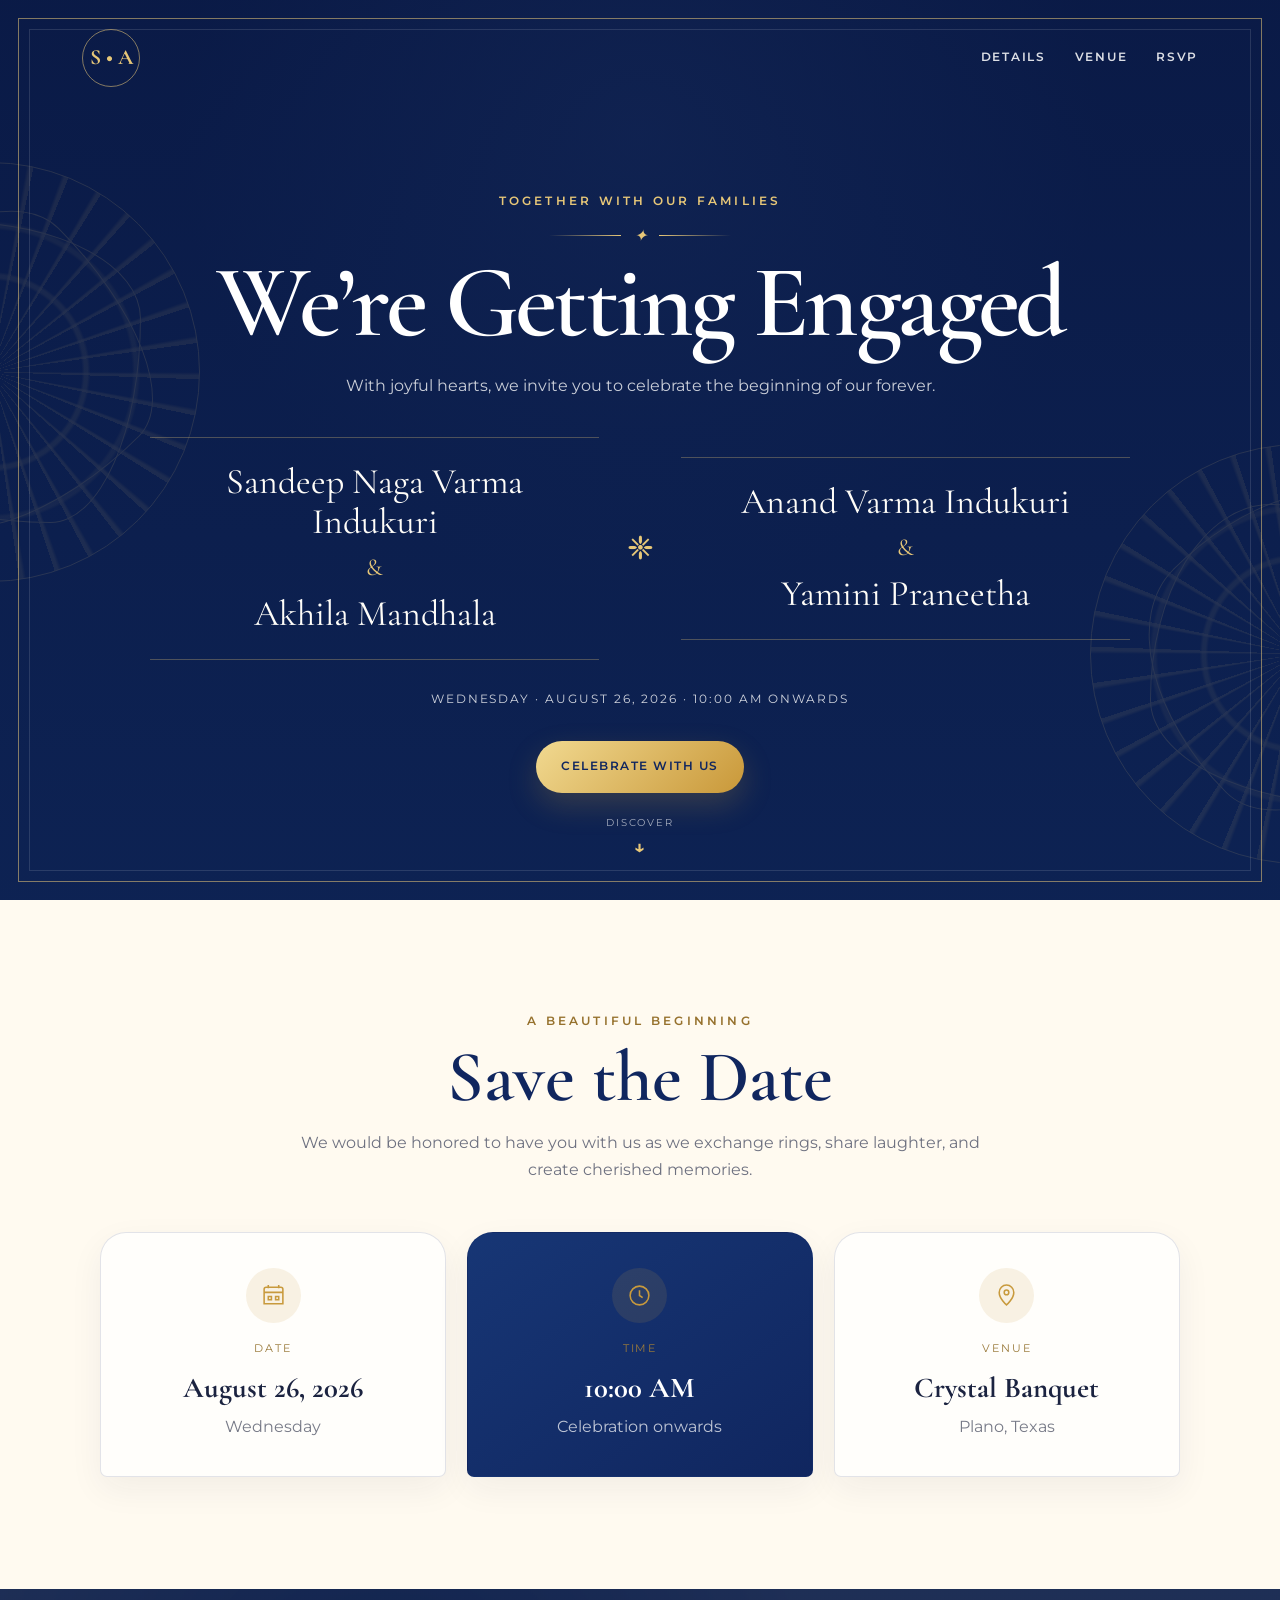
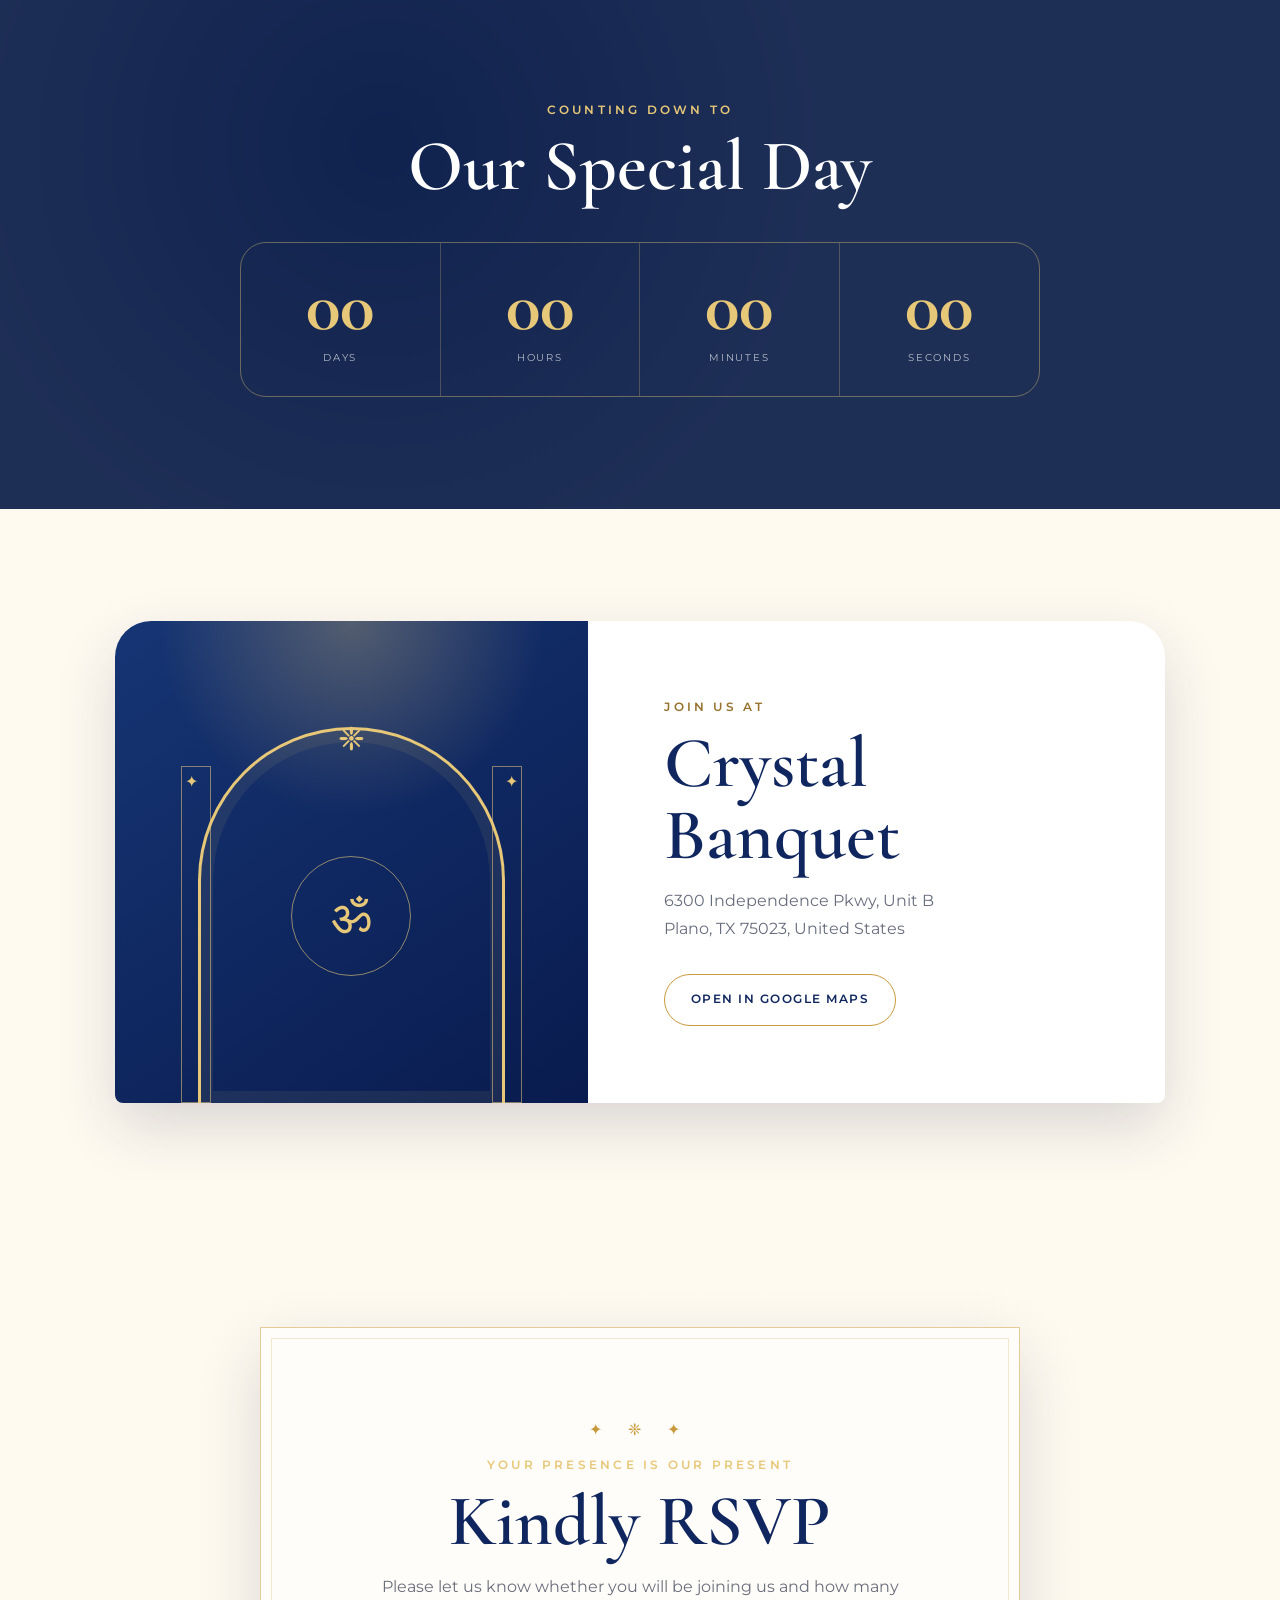
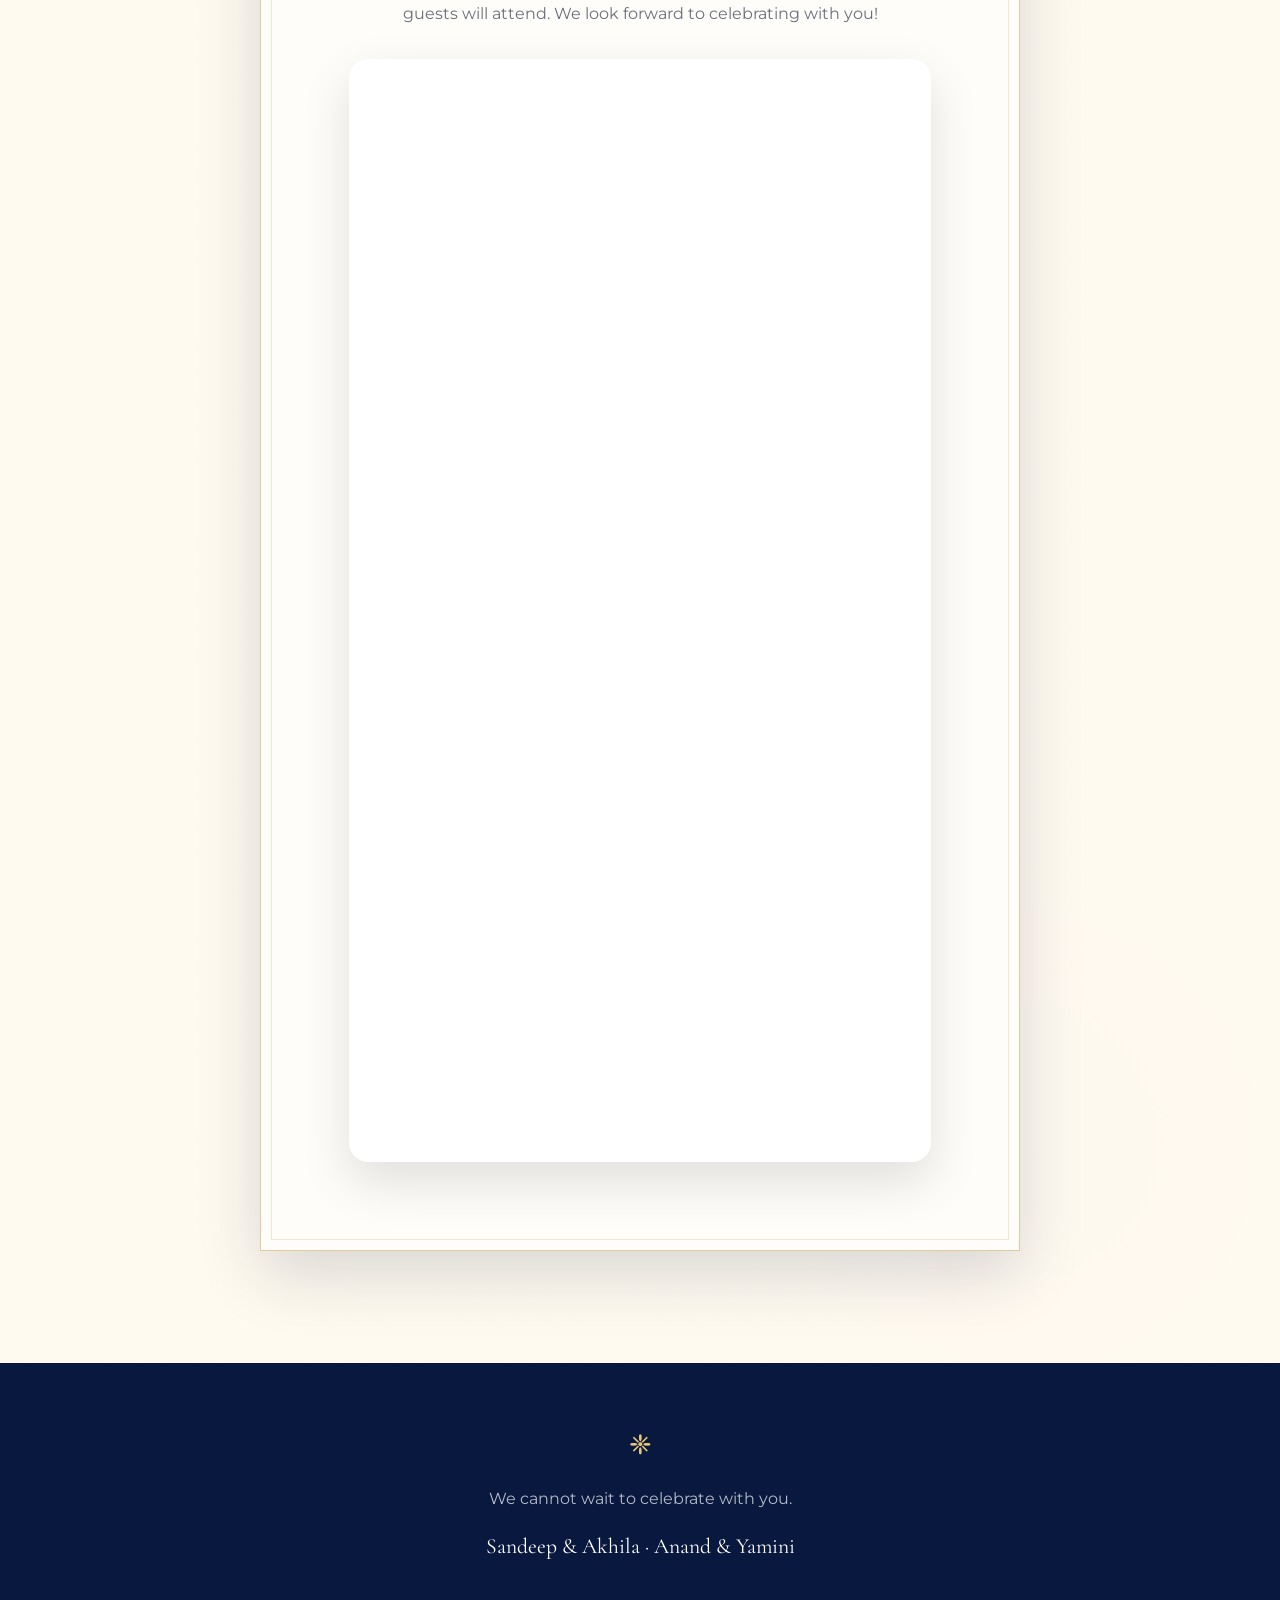
==== index.html @ edd28ea4 "Add engagement invitation website" ====
<!DOCTYPE html>
<html lang="en">
<head>
  <meta charset="UTF-8" />
  <meta name="viewport" content="width=device-width, initial-scale=1.0" />
  <meta name="theme-color" content="#10265f" />
  <meta name="description" content="Engagement celebration invitation for Sandeep & Akhila and Anand & Yamini." />
  <title>Our Engagement Celebration</title>

  <link rel="preconnect" href="https://fonts.googleapis.com">
  <link rel="preconnect" href="https://fonts.gstatic.com" crossorigin>
  <link href="https://fonts.googleapis.com/css2?family=Cormorant+Garamond:wght@500;600;700&family=Montserrat:wght@400;500;600&display=swap" rel="stylesheet">
  <link rel="stylesheet" href="style.css" />
</head>
<body>
  <div class="page-shell">
    <header class="hero" id="home">
      <div class="mandala mandala-left" aria-hidden="true"></div>
      <div class="mandala mandala-right" aria-hidden="true"></div>
      <div class="petal-field" aria-hidden="true"></div>

      <nav class="top-nav" aria-label="Main navigation">
        <a class="monogram" href="#home" aria-label="Back to top">S • A</a>
        <div class="nav-links">
          <a href="#details">Details</a>
          <a href="#venue">Venue</a>
          <a href="#rsvp">RSVP</a>
        </div>
      </nav>

      <div class="hero-content reveal">
        <p class="eyebrow">Together with our families</p>
        <div class="ornament"><span></span><i>✦</i><span></span></div>
        <h1>We’re Getting Engaged</h1>
        <p class="intro">With joyful hearts, we invite you to celebrate the beginning of our forever.</p>

        <div class="couples">
          <div class="couple-card">
            <p class="first-name">Sandeep Naga Varma Indukuri</p>
            <span class="ampersand">&</span>
            <p class="first-name">Akhila Mandhala</p>
          </div>

          <div class="center-flower" aria-hidden="true">❈</div>

          <div class="couple-card">
            <p class="first-name">Anand Varma Indukuri</p>
            <span class="ampersand">&</span>
            <p class="first-name">Yamini Praneetha</p>
          </div>
        </div>

        <p class="date-line">Wednesday · August 26, 2026 · 10:00 AM onwards</p>
        <a class="primary-button" href="#rsvp">Celebrate With Us</a>
      </div>

      <a class="scroll-cue" href="#details" aria-label="Scroll to event details">
        <span>Discover</span>
        <b>↓</b>
      </a>
    </header>

    <main>
      <section class="details-section section" id="details">
        <div class="section-heading reveal">
          <p class="eyebrow dark">A beautiful beginning</p>
          <h2>Save the Date</h2>
          <p>We would be honored to have you with us as we exchange rings, share laughter, and create cherished memories.</p>
        </div>

        <div class="detail-grid">
          <article class="detail-card reveal">
            <div class="icon-wrap" aria-hidden="true">
              <svg viewBox="0 0 24 24"><path d="M7 2v3M17 2v3M3.5 9h17M5 4h14a2 2 0 0 1 2 2v14H3V6a2 2 0 0 1 2-2Z"/><path d="M7 13h3v3H7zM14 13h3v3h-3z"/></svg>
            </div>
            <p class="card-label">Date</p>
            <h3>August 26, 2026</h3>
            <p>Wednesday</p>
          </article>

          <article class="detail-card featured reveal">
            <div class="icon-wrap" aria-hidden="true">
              <svg viewBox="0 0 24 24"><circle cx="12" cy="12" r="9"/><path d="M12 7v5l3 2"/></svg>
            </div>
            <p class="card-label">Time</p>
            <h3>10:00 AM</h3>
            <p>Celebration onwards</p>
          </article>

          <article class="detail-card reveal">
            <div class="icon-wrap" aria-hidden="true">
              <svg viewBox="0 0 24 24"><path d="M12 21s7-6 7-12a7 7 0 1 0-14 0c0 6 7 12 7 12Z"/><circle cx="12" cy="9" r="2.2"/></svg>
            </div>
            <p class="card-label">Venue</p>
            <h3>Crystal Banquet</h3>
            <p>Plano, Texas</p>
          </article>
        </div>
      </section>

      <section class="countdown-section section">
        <div class="countdown-copy reveal">
          <p class="eyebrow">Counting down to</p>
          <h2>Our Special Day</h2>
        </div>
        <div class="countdown reveal" data-event-date="2026-08-26T10:00:00-05:00">
          <div><strong id="days">00</strong><span>Days</span></div>
          <div><strong id="hours">00</strong><span>Hours</span></div>
          <div><strong id="minutes">00</strong><span>Minutes</span></div>
          <div><strong id="seconds">00</strong><span>Seconds</span></div>
        </div>
      </section>

      <section class="venue-section section" id="venue">
        <div class="venue-card reveal">
          <div class="venue-art" aria-hidden="true">
            <div class="arch">
              <span class="arch-flower one">✦</span>
              <span class="arch-flower two">❈</span>
              <span class="arch-flower three">✦</span>
              <div class="lamp">ॐ</div>
            </div>
          </div>
          <div class="venue-copy">
            <p class="eyebrow dark">Join us at</p>
            <h2>Crystal Banquet</h2>
            <p class="address">6300 Independence Pkwy, Unit B<br>Plano, TX 75023, United States</p>
            <a class="outline-button" href="https://www.google.com/maps/search/?api=1&query=Crystal+Banquet+6300+Independence+Pkwy+Unit+B+Plano+TX+75023" target="_blank" rel="noopener noreferrer">
              Open in Google Maps
            </a>
          </div>
        </div>
      </section>

      <section class="rsvp-section section" id="rsvp">
        <div class="rsvp-panel reveal">
          <div class="small-ornament">✦ ❈ ✦</div>
          <p class="eyebrow">Your presence is our present</p>
          <h2>Kindly RSVP</h2>
          <p>Please let us know whether you will be joining us and how many guests will attend. We look forward to celebrating with you!</p>

          <div class="form-container">
            <iframe
              src="https://docs.google.com/forms/d/e/1FAIpQLSfjzA1CecTggnlEptnCaKhr09cavFbbHGw-cOLbHXmWTZkXow/viewform?embedded=true"
              title="Engagement RSVP Form"
              width="100%"
              height="1103"
              frameborder="0"
              marginheight="0"
              marginwidth="0"
              loading="lazy">
              Loading…
            </iframe>
          </div>
        </div>
      </section>
    </main>

    <footer>
      <div class="footer-flourish">❈</div>
      <p>We cannot wait to celebrate with you.</p>
      <p class="footer-names">Sandeep & Akhila · Anand & Yamini</p>
    </footer>
  </div>

  <script src="script.js"></script>
</body>
</html>
---- style.css ----
:root {
  --blue: #10265f;
  --blue-2: #173675;
  --cream: #fffaf0;
  --cream-2: #f5ead7;
  --gold: #c89a3d;
  --gold-light: #e7c778;
  --ink: #1b2340;
  --shadow: 0 24px 60px rgba(22, 31, 67, 0.16);
}

* { box-sizing: border-box; }
html { scroll-behavior: smooth; }
body {
  margin: 0;
  color: var(--ink);
  background:
    radial-gradient(circle at 15% 10%, rgba(200,154,61,.10), transparent 22rem),
    radial-gradient(circle at 80% 90%, rgba(16,38,95,.08), transparent 26rem),
    var(--cream);
  font-family: "Montserrat", sans-serif;
  line-height: 1.7;
}
a { color: inherit; }
.page-shell { overflow: hidden; }
.hero {
  min-height: 100svh;
  position: relative;
  display: grid;
  place-items: center;
  padding: 7rem 1.5rem 5rem;
  color: #fff;
  text-align: center;
  isolation: isolate;
  background:
    linear-gradient(rgba(9,24,66,.84), rgba(13,34,82,.93)),
    radial-gradient(circle at 50% 15%, #315294, transparent 46%),
    var(--blue);
}
.hero::before {
  content: "";
  position: absolute;
  inset: 18px;
  border: 1px solid rgba(231,199,120,.55);
  pointer-events: none;
}
.hero::after {
  content: "";
  position: absolute;
  inset: 29px;
  border: 1px solid rgba(255,255,255,.12);
  pointer-events: none;
}
.top-nav {
  position: absolute;
  z-index: 5;
  top: 0;
  left: 0;
  right: 0;
  max-width: 1180px;
  margin: auto;
  padding: 1.8rem 2rem;
  display: flex;
  align-items: center;
  justify-content: space-between;
}
.monogram {
  text-decoration: none;
  font-family: "Cormorant Garamond", serif;
  font-size: 1.35rem;
  font-weight: 700;
  color: var(--gold-light);
  border: 1px solid rgba(231,199,120,.55);
  border-radius: 50%;
  width: 58px;
  height: 58px;
  display: grid;
  place-items: center;
}
.nav-links { display: flex; gap: 1.8rem; }
.nav-links a {
  text-decoration: none;
  text-transform: uppercase;
  letter-spacing: .15em;
  font-size: .72rem;
  font-weight: 600;
  opacity: .86;
}
.hero-content {
  position: relative;
  z-index: 2;
  width: min(980px, 100%);
}
.eyebrow {
  margin: 0 0 .6rem;
  color: var(--gold-light);
  text-transform: uppercase;
  letter-spacing: .28em;
  font-size: .72rem;
  font-weight: 600;
}
.eyebrow.dark { color: #96712d; }
.ornament {
  display: flex;
  align-items: center;
  justify-content: center;
  gap: .8rem;
  color: var(--gold-light);
}
.ornament span {
  width: 72px;
  height: 1px;
  background: linear-gradient(90deg, transparent, var(--gold-light));
}
.ornament span:last-child {
  background: linear-gradient(90deg, var(--gold-light), transparent);
}
.hero h1, h2, .first-name {
  font-family: "Cormorant Garamond", serif;
}
.hero h1 {
  margin: .4rem 0;
  font-size: clamp(3.1rem, 8vw, 6.8rem);
  line-height: .92;
  letter-spacing: -.035em;
  font-weight: 600;
}
.intro {
  max-width: 640px;
  margin: 1.5rem auto 2.2rem;
  color: rgba(255,255,255,.78);
  font-size: .98rem;
}
.couples {
  display: grid;
  grid-template-columns: 1fr auto 1fr;
  gap: 1.7rem;
  align-items: center;
  margin: 2.3rem auto 1.6rem;
}
.couple-card {
  padding: 1.5rem 1rem;
  border-top: 1px solid rgba(231,199,120,.3);
  border-bottom: 1px solid rgba(231,199,120,.3);
}
.first-name {
  margin: 0;
  font-size: clamp(1.45rem, 3vw, 2.25rem);
  line-height: 1.12;
  color: #fffdf8;
}
.ampersand {
  display: block;
  margin: .35rem 0;
  color: var(--gold-light);
  font-family: "Cormorant Garamond", serif;
  font-size: 1.5rem;
}
.center-flower { color: var(--gold-light); font-size: 2rem; }
.date-line {
  text-transform: uppercase;
  letter-spacing: .16em;
  font-size: .76rem;
  color: rgba(255,255,255,.8);
  margin: 1.8rem 0 2rem;
}
.primary-button, .outline-button {
  display: inline-flex;
  align-items: center;
  justify-content: center;
  min-height: 52px;
  padding: .85rem 1.6rem;
  border-radius: 999px;
  text-decoration: none;
  text-transform: uppercase;
  letter-spacing: .13em;
  font-size: .72rem;
  font-weight: 600;
  transition: transform .25s ease, box-shadow .25s ease, background .25s ease;
}
.primary-button {
  color: var(--blue);
  background: linear-gradient(135deg, #f1d990, #c99839);
  box-shadow: 0 12px 30px rgba(200,154,61,.22);
}
.primary-button:hover, .outline-button:hover { transform: translateY(-3px); }
.primary-button:hover { box-shadow: 0 17px 38px rgba(200,154,61,.33); }
.scroll-cue {
  position: absolute;
  z-index: 2;
  bottom: 2.4rem;
  display: flex;
  flex-direction: column;
  text-decoration: none;
  color: rgba(255,255,255,.62);
  font-size: .64rem;
  letter-spacing: .18em;
  text-transform: uppercase;
}
.scroll-cue b {
  color: var(--gold-light);
  font-size: 1.1rem;
  animation: bounce 1.8s infinite;
}
@keyframes bounce { 50% { transform: translateY(7px); } }

.mandala {
  position: absolute;
  width: 420px;
  aspect-ratio: 1;
  opacity: .13;
  border: 1px solid var(--gold-light);
  border-radius: 50%;
  background:
    repeating-conic-gradient(from 22deg, transparent 0 8deg, rgba(231,199,120,.6) 9deg 10deg),
    radial-gradient(circle, transparent 31%, rgba(231,199,120,.5) 32% 33%, transparent 34% 48%, rgba(231,199,120,.4) 49% 50%, transparent 51%);
}
.mandala::before, .mandala::after {
  content: "";
  position: absolute;
  inset: 14%;
  border: 1px solid var(--gold-light);
  border-radius: 32% 68% 35% 65% / 60% 30% 70% 40%;
  transform: rotate(45deg);
}
.mandala::after { transform: rotate(90deg); }
.mandala-left { left: -220px; top: 18%; }
.mandala-right { right: -230px; bottom: 4%; }

.section { padding: 7rem 1.5rem; }
.section-heading {
  width: min(700px, 100%);
  margin: 0 auto 3rem;
  text-align: center;
}
h2 {
  margin: .2rem 0 1rem;
  color: var(--blue);
  font-size: clamp(2.6rem, 6vw, 4.5rem);
  line-height: 1;
  font-weight: 600;
}
.section-heading p:last-child { color: #6e7180; }
.detail-grid {
  width: min(1080px, 100%);
  margin: auto;
  display: grid;
  grid-template-columns: repeat(3, 1fr);
  gap: 1.3rem;
}
.detail-card {
  padding: 2.2rem 1.6rem;
  text-align: center;
  border: 1px solid rgba(16,38,95,.12);
  background: rgba(255,255,255,.72);
  box-shadow: 0 12px 34px rgba(30,36,68,.06);
  border-radius: 26px 26px 7px 7px;
}
.detail-card.featured {
  color: white;
  background: linear-gradient(145deg, var(--blue-2), var(--blue));
  transform: translateY(-14px);
}
.icon-wrap {
  width: 55px;
  height: 55px;
  margin: auto auto 1rem;
  border-radius: 50%;
  display: grid;
  place-items: center;
  background: rgba(200,154,61,.13);
}
.icon-wrap svg {
  width: 25px;
  fill: none;
  stroke: var(--gold);
  stroke-width: 1.5;
}
.card-label {
  margin: 0;
  color: #9a7a3b;
  text-transform: uppercase;
  letter-spacing: .17em;
  font-size: .68rem;
}
.detail-card h3 {
  margin: .45rem 0 0;
  font-family: "Cormorant Garamond", serif;
  font-size: 1.8rem;
}
.detail-card p:last-child { margin: 0; color: #777a87; }
.detail-card.featured p:last-child { color: rgba(255,255,255,.72); }

.countdown-section {
  color: white;
  text-align: center;
  background:
    linear-gradient(rgba(13,31,74,.93), rgba(13,31,74,.93)),
    radial-gradient(circle at 30% 30%, #2f4f8e, transparent 45%);
}
.countdown-section h2 { color: white; }
.countdown {
  width: min(800px, 100%);
  margin: 2.5rem auto 0;
  display: grid;
  grid-template-columns: repeat(4, 1fr);
  border: 1px solid rgba(231,199,120,.4);
  border-radius: 26px;
  overflow: hidden;
}
.countdown div {
  padding: 1.7rem .8rem;
  border-right: 1px solid rgba(231,199,120,.25);
}
.countdown div:last-child { border-right: 0; }
.countdown strong {
  display: block;
  font-family: "Cormorant Garamond", serif;
  font-size: clamp(2.4rem, 7vw, 4.5rem);
  color: var(--gold-light);
  line-height: 1;
}
.countdown span {
  text-transform: uppercase;
  letter-spacing: .17em;
  font-size: .64rem;
  color: rgba(255,255,255,.68);
}

.venue-card {
  width: min(1050px, 100%);
  margin: auto;
  display: grid;
  grid-template-columns: .9fr 1.1fr;
  border-radius: 36px 36px 8px 8px;
  overflow: hidden;
  box-shadow: var(--shadow);
  background: white;
}
.venue-art {
  min-height: 420px;
  display: grid;
  place-items: end center;
  background:
    radial-gradient(circle at 50% 0%, rgba(231,199,120,.3), transparent 36%),
    linear-gradient(145deg, #163574, #091b4e);
}
.arch {
  position: relative;
  width: 65%;
  height: 78%;
  border: 3px solid var(--gold-light);
  border-bottom: 0;
  border-radius: 160px 160px 0 0;
  display: grid;
  place-items: center;
  box-shadow: inset 0 0 0 12px rgba(231,199,120,.08);
}
.arch::before, .arch::after {
  content: "";
  position: absolute;
  bottom: 0;
  width: 28px;
  height: 90%;
  border: 1px solid rgba(231,199,120,.55);
}
.arch::before { left: -20px; }
.arch::after { right: -20px; }
.lamp {
  width: 120px;
  height: 120px;
  display: grid;
  place-items: center;
  color: var(--gold-light);
  border: 1px solid rgba(231,199,120,.6);
  border-radius: 50%;
  font-family: serif;
  font-size: 3rem;
}
.arch-flower { position: absolute; color: var(--gold-light); }
.arch-flower.one { top: 10%; left: -16px; }
.arch-flower.two { top: -18px; font-size: 2rem; }
.arch-flower.three { top: 10%; right: -16px; }
.venue-copy {
  padding: clamp(2.2rem, 6vw, 5rem);
  align-self: center;
}
.address { color: #686d7d; margin: 1rem 0 2rem; }
.outline-button {
  color: var(--blue);
  border: 1px solid var(--gold);
  background: transparent;
}
.outline-button:hover { background: #fff8e8; }

.rsvp-section {
  text-align: center;
  background:
    linear-gradient(rgba(255,250,240,.96), rgba(255,250,240,.96)),
    repeating-linear-gradient(45deg, transparent 0 18px, rgba(200,154,61,.08) 19px 20px);
}
.rsvp-panel {
  width: min(760px, 100%);
  margin: auto;
  padding: clamp(2.5rem, 7vw, 5.5rem);
  border: 1px solid rgba(200,154,61,.5);
  outline: 1px solid rgba(200,154,61,.22);
  outline-offset: -12px;
  background: rgba(255,255,255,.65);
  box-shadow: var(--shadow);
}
.rsvp-panel p:not(.eyebrow) {
  max-width: 560px;
  margin: 0 auto 2rem;
  color: #6b6e7b;
}
.small-ornament { color: var(--gold); letter-spacing: .7em; margin-bottom: .8rem; }
.gold { min-width: 250px; }

footer {
  padding: 3.7rem 1.5rem;
  text-align: center;
  color: rgba(255,255,255,.7);
  background: #09183e;
}
.footer-flourish { color: var(--gold-light); font-size: 1.7rem; }
.footer-names {
  margin: .3rem 0 0;
  color: white;
  font-family: "Cormorant Garamond", serif;
  font-size: 1.35rem;
}

.reveal {
  opacity: 0;
  transform: translateY(24px);
  transition: opacity .8s ease, transform .8s ease;
}
.reveal.visible { opacity: 1; transform: translateY(0); }

@media (max-width: 780px) {
  .nav-links { display: none; }
  .top-nav { justify-content: center; padding-top: 1.6rem; }
  .hero { padding-top: 7.5rem; }
  .hero::before { inset: 10px; }
  .hero::after { inset: 17px; }
  .couples { grid-template-columns: 1fr; gap: .5rem; }
  .center-flower { font-size: 1.45rem; }
  .couple-card { padding: 1rem .4rem; }
  .date-line { line-height: 1.8; padding: 0 1rem; }
  .scroll-cue { display: none; }
  .detail-grid { grid-template-columns: 1fr; }
  .detail-card.featured { transform: none; }
  .countdown { grid-template-columns: repeat(2, 1fr); }
  .countdown div:nth-child(2) { border-right: 0; }
  .countdown div:nth-child(-n+2) { border-bottom: 1px solid rgba(231,199,120,.25); }
  .venue-card { grid-template-columns: 1fr; }
  .venue-art { min-height: 330px; }
  .venue-copy { text-align: center; }
}
@media (prefers-reduced-motion: reduce) {
  html { scroll-behavior: auto; }
  *, *::before, *::after { animation: none !important; transition: none !important; }
  .reveal { opacity: 1; transform: none; }
}

.form-container {
  width: 100%;
  max-width: 760px;
  margin: 2rem auto 0;
  border-radius: 20px;
  overflow: hidden;
  background: #fff;
  box-shadow: 0 20px 50px rgba(0,0,0,.12);
}

.form-container iframe {
  display: block;
  width: 100%;
  min-height: 1103px;
  border: 0;
  background: #fff;
}

@media (max-width: 780px) {
  .rsvp-panel {
    padding-left: 1rem;
    padding-right: 1rem;
  }

  .form-container {
    border-radius: 14px;
  }

  .form-container iframe {
    min-height: 1180px;
  }
}
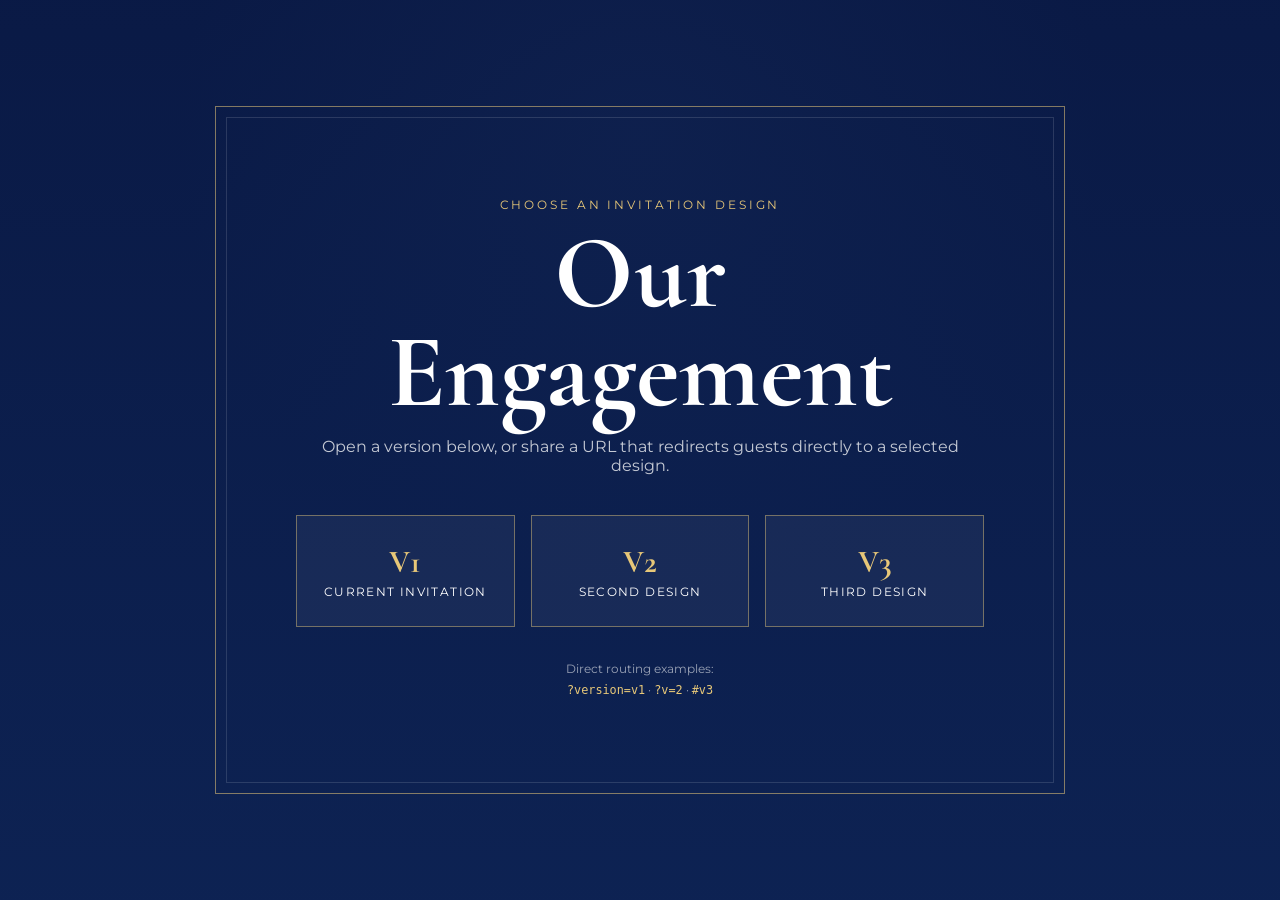
==== commit f2f9eab1: "changes" ====
--- a/index.html
+++ b/index.html
@@ -1,168 +1,126 @@
 <!DOCTYPE html>
 <html lang="en">
 <head>
-  <meta charset="UTF-8" />
-  <meta name="viewport" content="width=device-width, initial-scale=1.0" />
-  <meta name="theme-color" content="#10265f" />
-  <meta name="description" content="Engagement celebration invitation for Sandeep & Akhila and Anand & Yamini." />
-  <title>Our Engagement Celebration</title>
-
+  <meta charset="UTF-8">
+  <meta name="viewport" content="width=device-width, initial-scale=1.0">
+  <meta name="theme-color" content="#10265f">
+  <title>Engagement Invitation</title>
   <link rel="preconnect" href="https://fonts.googleapis.com">
   <link rel="preconnect" href="https://fonts.gstatic.com" crossorigin>
   <link href="https://fonts.googleapis.com/css2?family=Cormorant+Garamond:wght@500;600;700&family=Montserrat:wght@400;500;600&display=swap" rel="stylesheet">
-  <link rel="stylesheet" href="style.css" />
+  <style>
+    :root { --blue:#10265f; --gold:#c89a3d; --gold-light:#e7c778; --cream:#fffaf0; }
+    * { box-sizing:border-box; }
+    body {
+      margin:0;
+      min-height:100svh;
+      display:grid;
+      place-items:center;
+      padding:2rem;
+      font-family:"Montserrat",sans-serif;
+      color:white;
+      text-align:center;
+      background:
+        linear-gradient(rgba(9,24,66,.88),rgba(13,34,82,.95)),
+        radial-gradient(circle at 50% 15%,#315294,transparent 46%),
+        var(--blue);
+    }
+    main {
+      width:min(850px,100%);
+      padding:clamp(2rem,7vw,5rem);
+      border:1px solid rgba(231,199,120,.55);
+      outline:1px solid rgba(255,255,255,.13);
+      outline-offset:-12px;
+    }
+    .eyebrow {
+      color:var(--gold-light);
+      text-transform:uppercase;
+      letter-spacing:.25em;
+      font-size:.72rem;
+    }
+    h1 {
+      margin:.5rem 0 1rem;
+      font-family:"Cormorant Garamond",serif;
+      font-size:clamp(3rem,9vw,6.5rem);
+      line-height:.95;
+    }
+    .intro { color:rgba(255,255,255,.76); }
+    .versions {
+      margin-top:2.5rem;
+      display:grid;
+      grid-template-columns:repeat(3,1fr);
+      gap:1rem;
+    }
+    .version-card {
+      padding:1.6rem 1rem;
+      color:white;
+      text-decoration:none;
+      border:1px solid rgba(231,199,120,.45);
+      background:rgba(255,255,255,.05);
+      transition:.25s ease;
+    }
+    .version-card:hover {
+      transform:translateY(-4px);
+      background:rgba(231,199,120,.12);
+    }
+    .version-card strong {
+      display:block;
+      color:var(--gold-light);
+      font-family:"Cormorant Garamond",serif;
+      font-size:2rem;
+    }
+    .version-card span {
+      font-size:.72rem;
+      text-transform:uppercase;
+      letter-spacing:.12em;
+    }
+    .routing-note {
+      margin-top:2rem;
+      color:rgba(255,255,255,.58);
+      font-size:.74rem;
+      line-height:1.8;
+    }
+    code { color:var(--gold-light); }
+    @media(max-width:650px) { .versions { grid-template-columns:1fr; } }
+  </style>
+  <script>
+    (function () {
+      const params = new URLSearchParams(window.location.search);
+      let requested = (params.get("version") || params.get("v") || "").toLowerCase();
+
+      if (!requested && window.location.hash) {
+        requested = window.location.hash.slice(1).toLowerCase();
+      }
+
+      const aliases = {
+        "1": "v1", "v1": "v1",
+        "2": "v2", "v2": "v2",
+        "3": "v3", "v3": "v3"
+      };
+
+      const destination = aliases[requested];
+      if (destination) {
+        window.location.replace("./" + destination + "/");
+      }
+    })();
+  </script>
 </head>
 <body>
-  <div class="page-shell">
-    <header class="hero" id="home">
-      <div class="mandala mandala-left" aria-hidden="true"></div>
-      <div class="mandala mandala-right" aria-hidden="true"></div>
-      <div class="petal-field" aria-hidden="true"></div>
+  <main>
+    <p class="eyebrow">Choose an invitation design</p>
+    <h1>Our Engagement</h1>
+    <p class="intro">Open a version below, or share a URL that redirects guests directly to a selected design.</p>
 
-      <nav class="top-nav" aria-label="Main navigation">
-        <a class="monogram" href="#home" aria-label="Back to top">S • A</a>
-        <div class="nav-links">
-          <a href="#details">Details</a>
-          <a href="#venue">Venue</a>
-          <a href="#rsvp">RSVP</a>
-        </div>
-      </nav>
+    <div class="versions">
+      <a class="version-card" href="./v1/"><strong>V1</strong><span>Current invitation</span></a>
+      <a class="version-card" href="./v2/"><strong>V2</strong><span>Second design</span></a>
+      <a class="version-card" href="./v3/"><strong>V3</strong><span>Third design</span></a>
+    </div>
 
-      <div class="hero-content reveal">
-        <p class="eyebrow">Together with our families</p>
-        <div class="ornament"><span></span><i>✦</i><span></span></div>
-        <h1>We’re Getting Engaged</h1>
-        <p class="intro">With joyful hearts, we invite you to celebrate the beginning of our forever.</p>
-
-        <div class="couples">
-          <div class="couple-card">
-            <p class="first-name">Sandeep Naga Varma Indukuri</p>
-            <span class="ampersand">&</span>
-            <p class="first-name">Akhila Mandhala</p>
-          </div>
-
-          <div class="center-flower" aria-hidden="true">❈</div>
-
-          <div class="couple-card">
-            <p class="first-name">Anand Varma Indukuri</p>
-            <span class="ampersand">&</span>
-            <p class="first-name">Yamini Praneetha</p>
-          </div>
-        </div>
-
-        <p class="date-line">Wednesday · August 26, 2026 · 10:00 AM onwards</p>
-        <a class="primary-button" href="#rsvp">Celebrate With Us</a>
-      </div>
-
-      <a class="scroll-cue" href="#details" aria-label="Scroll to event details">
-        <span>Discover</span>
-        <b>↓</b>
-      </a>
-    </header>
-
-    <main>
-      <section class="details-section section" id="details">
-        <div class="section-heading reveal">
-          <p class="eyebrow dark">A beautiful beginning</p>
-          <h2>Save the Date</h2>
-          <p>We would be honored to have you with us as we exchange rings, share laughter, and create cherished memories.</p>
-        </div>
-
-        <div class="detail-grid">
-          <article class="detail-card reveal">
-            <div class="icon-wrap" aria-hidden="true">
-              <svg viewBox="0 0 24 24"><path d="M7 2v3M17 2v3M3.5 9h17M5 4h14a2 2 0 0 1 2 2v14H3V6a2 2 0 0 1 2-2Z"/><path d="M7 13h3v3H7zM14 13h3v3h-3z"/></svg>
-            </div>
-            <p class="card-label">Date</p>
-            <h3>August 26, 2026</h3>
-            <p>Wednesday</p>
-          </article>
-
-          <article class="detail-card featured reveal">
-            <div class="icon-wrap" aria-hidden="true">
-              <svg viewBox="0 0 24 24"><circle cx="12" cy="12" r="9"/><path d="M12 7v5l3 2"/></svg>
-            </div>
-            <p class="card-label">Time</p>
-            <h3>10:00 AM</h3>
-            <p>Celebration onwards</p>
-          </article>
-
-          <article class="detail-card reveal">
-            <div class="icon-wrap" aria-hidden="true">
-              <svg viewBox="0 0 24 24"><path d="M12 21s7-6 7-12a7 7 0 1 0-14 0c0 6 7 12 7 12Z"/><circle cx="12" cy="9" r="2.2"/></svg>
-            </div>
-            <p class="card-label">Venue</p>
-            <h3>Crystal Banquet</h3>
-            <p>Plano, Texas</p>
-          </article>
-        </div>
-      </section>
-
-      <section class="countdown-section section">
-        <div class="countdown-copy reveal">
-          <p class="eyebrow">Counting down to</p>
-          <h2>Our Special Day</h2>
-        </div>
-        <div class="countdown reveal" data-event-date="2026-08-26T10:00:00-05:00">
-          <div><strong id="days">00</strong><span>Days</span></div>
-          <div><strong id="hours">00</strong><span>Hours</span></div>
-          <div><strong id="minutes">00</strong><span>Minutes</span></div>
-          <div><strong id="seconds">00</strong><span>Seconds</span></div>
-        </div>
-      </section>
-
-      <section class="venue-section section" id="venue">
-        <div class="venue-card reveal">
-          <div class="venue-art" aria-hidden="true">
-            <div class="arch">
-              <span class="arch-flower one">✦</span>
-              <span class="arch-flower two">❈</span>
-              <span class="arch-flower three">✦</span>
-              <div class="lamp">ॐ</div>
-            </div>
-          </div>
-          <div class="venue-copy">
-            <p class="eyebrow dark">Join us at</p>
-            <h2>Crystal Banquet</h2>
-            <p class="address">6300 Independence Pkwy, Unit B<br>Plano, TX 75023, United States</p>
-            <a class="outline-button" href="https://www.google.com/maps/search/?api=1&query=Crystal+Banquet+6300+Independence+Pkwy+Unit+B+Plano+TX+75023" target="_blank" rel="noopener noreferrer">
-              Open in Google Maps
-            </a>
-          </div>
-        </div>
-      </section>
-
-      <section class="rsvp-section section" id="rsvp">
-        <div class="rsvp-panel reveal">
-          <div class="small-ornament">✦ ❈ ✦</div>
-          <p class="eyebrow">Your presence is our present</p>
-          <h2>Kindly RSVP</h2>
-          <p>Please let us know whether you will be joining us and how many guests will attend. We look forward to celebrating with you!</p>
-
-          <div class="form-container">
-            <iframe
-              src="https://docs.google.com/forms/d/e/1FAIpQLSfjzA1CecTggnlEptnCaKhr09cavFbbHGw-cOLbHXmWTZkXow/viewform?embedded=true"
-              title="Engagement RSVP Form"
-              width="100%"
-              height="1103"
-              frameborder="0"
-              marginheight="0"
-              marginwidth="0"
-              loading="lazy">
-              Loading…
-            </iframe>
-          </div>
-        </div>
-      </section>
-    </main>
-
-    <footer>
-      <div class="footer-flourish">❈</div>
-      <p>We cannot wait to celebrate with you.</p>
-      <p class="footer-names">Sandeep & Akhila · Anand & Yamini</p>
-    </footer>
-  </div>
-
-  <script src="script.js"></script>
+    <p class="routing-note">
+      Direct routing examples:<br>
+      <code>?version=v1</code> · <code>?v=2</code> · <code>#v3</code>
+    </p>
+  </main>
 </body>
 </html>
